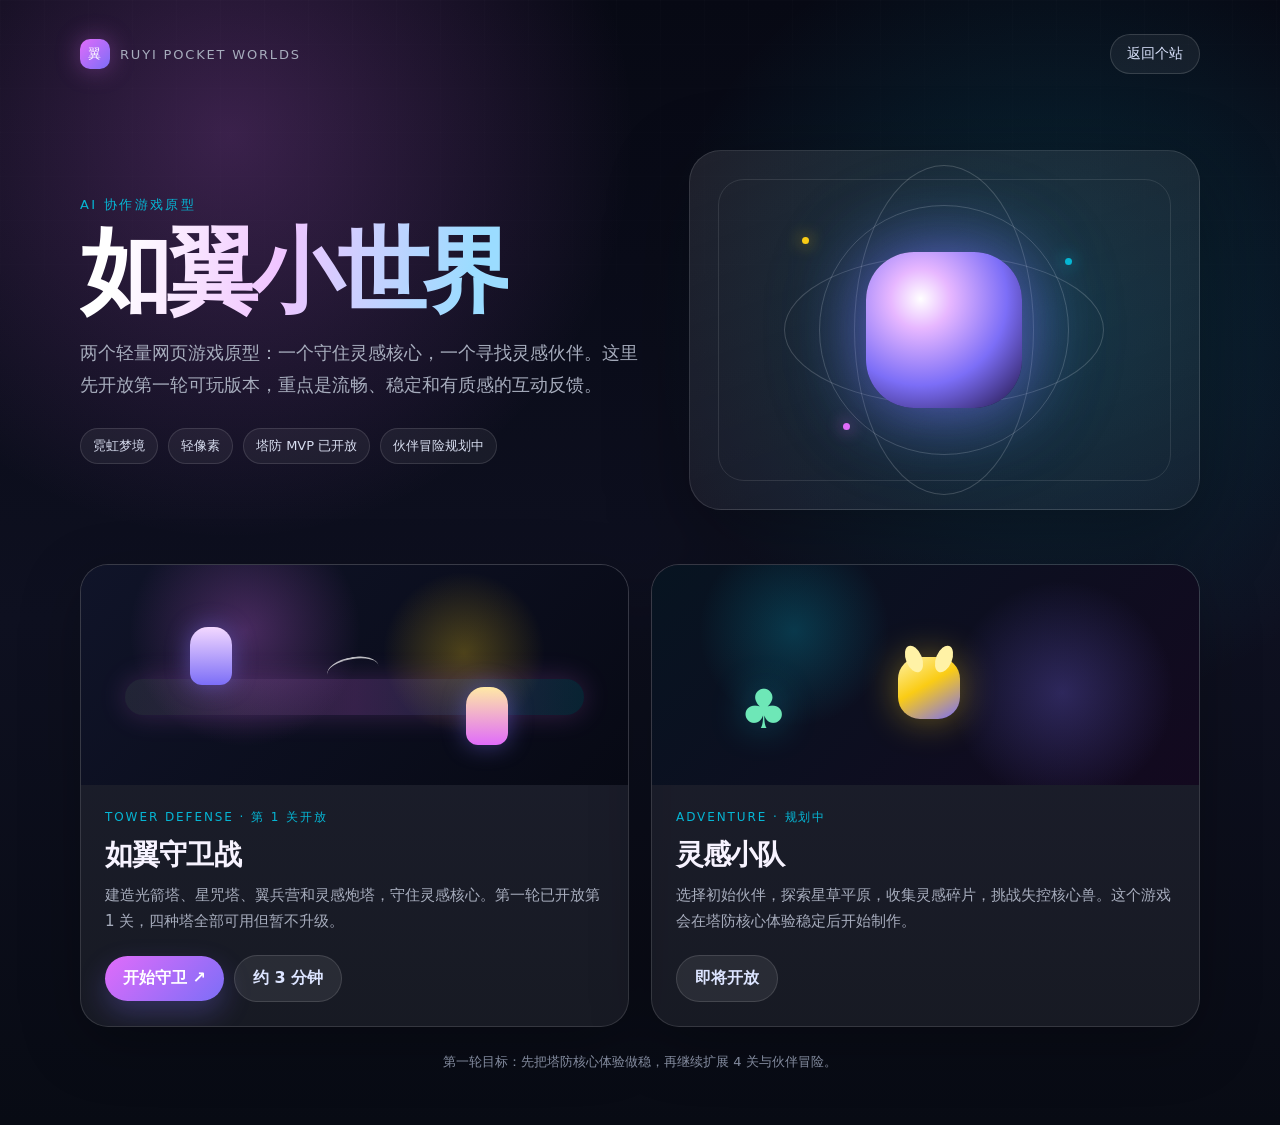
==== arcade.html @ e4031046 "Add Ruyi Pocket Worlds first playable defense level" ====
<!DOCTYPE html>
<html lang="zh-CN">
<head>
  <meta charset="UTF-8" />
  <meta name="viewport" content="width=device-width, initial-scale=1.0" />
  <meta name="theme-color" content="#080B14" />
  <title>如翼小世界 · Ruyi Pocket Worlds</title>
  <style>
    *{box-sizing:border-box;margin:0;padding:0}
    :root{
      --bg:#080b14;--panel:rgba(255,255,255,.075);--line:rgba(255,255,255,.14);
      --text:#f7f3ff;--muted:#a7adbd;--pink:#e06cfa;--violet:#7c6ef7;--cyan:#06b6d4;--gold:#facc15;
    }
    body{
      min-height:100vh;background:
        radial-gradient(circle at 18% 12%,rgba(224,108,250,.23),transparent 28%),
        radial-gradient(circle at 82% 28%,rgba(6,182,212,.18),transparent 30%),
        linear-gradient(180deg,#070914,#0e1020 55%,#080b14);
      color:var(--text);font-family:Inter,"PingFang SC","Microsoft YaHei",system-ui,sans-serif;
      overflow-x:hidden;
    }
    body:before{
      content:"";position:fixed;inset:0;pointer-events:none;opacity:.35;
      background-image:linear-gradient(rgba(255,255,255,.035) 1px,transparent 1px),linear-gradient(90deg,rgba(255,255,255,.035) 1px,transparent 1px);
      background-size:44px 44px;mask-image:linear-gradient(to bottom,#000,transparent 78%);
    }
    a{color:inherit;text-decoration:none}
    .wrap{width:min(1120px,calc(100% - 36px));margin:0 auto;padding:34px 0 54px;position:relative}
    .top{display:flex;align-items:center;justify-content:space-between;gap:18px;margin-bottom:76px}
    .brand{display:flex;align-items:center;gap:10px;color:var(--muted);font-size:13px;letter-spacing:.14em;text-transform:uppercase}
    .brand-mark{width:30px;height:30px;border-radius:10px;background:linear-gradient(135deg,var(--pink),var(--violet));display:grid;place-items:center;color:#fff;box-shadow:0 0 24px rgba(224,108,250,.35)}
    .back{border:1px solid var(--line);background:rgba(255,255,255,.06);padding:10px 16px;border-radius:999px;color:#dce4ff;font-size:14px;transition:.2s}
    .back:hover{border-color:rgba(224,108,250,.55);transform:translateY(-1px)}
    .hero{display:grid;grid-template-columns:1.05fr .95fr;gap:44px;align-items:center;margin-bottom:54px}
    .kicker{color:var(--cyan);font-size:13px;letter-spacing:.18em;text-transform:uppercase;margin-bottom:16px}
    h1{font-size:clamp(42px,8vw,92px);line-height:.92;letter-spacing:-.07em;margin-bottom:22px}
    .grad{background:linear-gradient(100deg,#fff 10%,#f0c5ff 46%,#9bdcff 90%);-webkit-background-clip:text;background-clip:text;color:transparent}
    .intro{max-width:620px;color:var(--muted);font-size:18px;line-height:1.8}
    .meta{display:flex;flex-wrap:wrap;gap:10px;margin-top:26px}
    .chip{border:1px solid rgba(255,255,255,.12);background:rgba(255,255,255,.055);border-radius:999px;padding:8px 12px;color:#d8def0;font-size:13px}
    .orb-card{
      min-height:360px;border:1px solid rgba(255,255,255,.12);background:linear-gradient(160deg,rgba(255,255,255,.09),rgba(255,255,255,.035));
      border-radius:32px;position:relative;overflow:hidden;box-shadow:0 24px 80px rgba(0,0,0,.34);
    }
    .orb-card:before{content:"";position:absolute;inset:28px;border-radius:26px;border:1px solid rgba(255,255,255,.1)}
    .core{position:absolute;left:50%;top:50%;width:156px;height:156px;transform:translate(-50%,-50%);border-radius:48px;background:radial-gradient(circle at 35% 30%,#fff,#e7b7ff 20%,#7c6ef7 58%,#201342 100%);box-shadow:0 0 70px rgba(124,110,247,.75),0 0 110px rgba(6,182,212,.22)}
    .ring{position:absolute;left:50%;top:50%;border:1px solid rgba(255,255,255,.18);border-radius:50%;transform:translate(-50%,-50%);animation:spin 16s linear infinite}
    .ring.r1{width:250px;height:250px}.ring.r2{width:320px;height:150px;animation-duration:22s}.ring.r3{width:180px;height:330px;animation-duration:19s;animation-direction:reverse}
    .spark{position:absolute;width:7px;height:7px;border-radius:50%;background:var(--gold);box-shadow:0 0 16px var(--gold)}
    .s1{left:22%;top:24%}.s2{right:25%;top:30%;background:var(--cyan);box-shadow:0 0 16px var(--cyan)}.s3{left:30%;bottom:22%;background:var(--pink);box-shadow:0 0 16px var(--pink)}
    @keyframes spin{to{transform:translate(-50%,-50%) rotate(360deg)}}
    .cards{display:grid;grid-template-columns:repeat(2,minmax(0,1fr));gap:22px}
    .game-card{
      border:1px solid rgba(255,255,255,.13);border-radius:28px;overflow:hidden;background:rgba(255,255,255,.06);
      box-shadow:0 18px 60px rgba(0,0,0,.26);transition:.22s;
    }
    .game-card:hover{transform:translateY(-4px);border-color:rgba(224,108,250,.44)}
    .cover{height:220px;position:relative;overflow:hidden;background:#090d17}
    .cover.defense{background:
      radial-gradient(circle at 70% 40%,rgba(250,204,21,.28),transparent 20%),
      radial-gradient(circle at 30% 30%,rgba(224,108,250,.28),transparent 28%),
      linear-gradient(135deg,#101429,#070914)}
    .cover.squad{background:
      radial-gradient(circle at 26% 30%,rgba(6,182,212,.24),transparent 22%),
      radial-gradient(circle at 75% 58%,rgba(124,110,247,.28),transparent 26%),
      linear-gradient(135deg,#071421,#13091f)}
    .path{position:absolute;left:8%;right:8%;top:52%;height:36px;border-radius:999px;background:linear-gradient(90deg,rgba(255,255,255,.08),rgba(224,108,250,.2),rgba(6,182,212,.14));box-shadow:0 0 28px rgba(224,108,250,.2)}
    .tower{position:absolute;width:42px;height:58px;border-radius:18px 18px 12px 12px;background:linear-gradient(180deg,#f3d8ff,#7c6ef7);box-shadow:0 0 24px rgba(124,110,247,.48)}
    .tower.t1{left:20%;top:28%}.tower.t2{right:22%;bottom:18%;background:linear-gradient(180deg,#ffe9a5,#e06cfa)}
    .wing{position:absolute;width:52px;height:26px;border-radius:50%;border-top:2px solid rgba(255,255,255,.72);top:42%;left:45%;transform:rotate(-10deg)}
    .creature{position:absolute;left:45%;top:42%;width:62px;height:62px;border-radius:22px;background:linear-gradient(150deg,#fff2a6,#facc15 45%,#7c6ef7);box-shadow:0 0 36px rgba(250,204,21,.42)}
    .creature:before,.creature:after{content:"";position:absolute;top:-12px;width:16px;height:28px;border-radius:50%;background:#fff2a6}
    .creature:before{left:8px;transform:rotate(-22deg)}.creature:after{right:8px;transform:rotate(22deg)}
    .grass{position:absolute;left:16%;bottom:20%;color:#6ee7b7;font-size:54px;filter:drop-shadow(0 0 18px rgba(6,182,212,.45))}
    .card-body{padding:24px}
    .label{color:var(--cyan);font-size:12px;letter-spacing:.16em;text-transform:uppercase;margin-bottom:10px}
    h2{font-size:28px;letter-spacing:-.03em;margin-bottom:8px}
    .desc{color:var(--muted);line-height:1.75;font-size:15px;margin-bottom:20px}
    .actions{display:flex;gap:10px;align-items:center;flex-wrap:wrap}
    .btn{display:inline-flex;align-items:center;justify-content:center;border:0;border-radius:999px;padding:12px 18px;background:linear-gradient(135deg,var(--pink),var(--violet));color:white;font-weight:800;box-shadow:0 12px 28px rgba(124,110,247,.28)}
    .btn.secondary{background:rgba(255,255,255,.08);border:1px solid rgba(255,255,255,.12);box-shadow:none;color:#dce4ff}
    .note{margin-top:26px;color:#838b9e;text-align:center;font-size:13px}
    @media(max-width:820px){
      .top{margin-bottom:46px}.hero{grid-template-columns:1fr}.orb-card{min-height:260px}.cards{grid-template-columns:1fr}.cover{height:190px}
    }
  </style>
</head>
<body>
  <main class="wrap">
    <nav class="top">
      <a class="brand" href="./index.html"><span class="brand-mark">翼</span><span>Ruyi Pocket Worlds</span></a>
      <a class="back" href="./index.html#projects">返回个站</a>
    </nav>
    <section class="hero">
      <div>
        <p class="kicker">AI 协作游戏原型</p>
        <h1><span class="grad">如翼小世界</span></h1>
        <p class="intro">两个轻量网页游戏原型：一个守住灵感核心，一个寻找灵感伙伴。这里先开放第一轮可玩版本，重点是流畅、稳定和有质感的互动反馈。</p>
        <div class="meta">
          <span class="chip">霓虹梦境</span>
          <span class="chip">轻像素</span>
          <span class="chip">塔防 MVP 已开放</span>
          <span class="chip">伙伴冒险规划中</span>
        </div>
      </div>
      <div class="orb-card" aria-hidden="true">
        <div class="ring r1"></div><div class="ring r2"></div><div class="ring r3"></div>
        <div class="core"></div>
        <span class="spark s1"></span><span class="spark s2"></span><span class="spark s3"></span>
      </div>
    </section>
    <section class="cards" aria-label="游戏列表">
      <article class="game-card">
        <div class="cover defense">
          <div class="path"></div>
          <div class="tower t1"></div>
          <div class="tower t2"></div>
          <div class="wing"></div>
        </div>
        <div class="card-body">
          <p class="label">Tower Defense · 第 1 关开放</p>
          <h2>如翼守卫战</h2>
          <p class="desc">建造光箭塔、星咒塔、翼兵营和灵感炮塔，守住灵感核心。第一轮已开放第 1 关，四种塔全部可用但暂不升级。</p>
          <div class="actions">
            <a class="btn" href="./game-defense.html">开始守卫 ↗</a>
            <span class="btn secondary">约 3 分钟</span>
          </div>
        </div>
      </article>
      <article class="game-card">
        <div class="cover squad">
          <div class="grass">♣</div>
          <div class="creature"></div>
        </div>
        <div class="card-body">
          <p class="label">Adventure · 规划中</p>
          <h2>灵感小队</h2>
          <p class="desc">选择初始伙伴，探索星草平原，收集灵感碎片，挑战失控核心兽。这个游戏会在塔防核心体验稳定后开始制作。</p>
          <div class="actions">
            <span class="btn secondary">即将开放</span>
          </div>
        </div>
      </article>
    </section>
    <p class="note">第一轮目标：先把塔防核心体验做稳，再继续扩展 4 关与伙伴冒险。</p>
  </main>
</body>
</html>
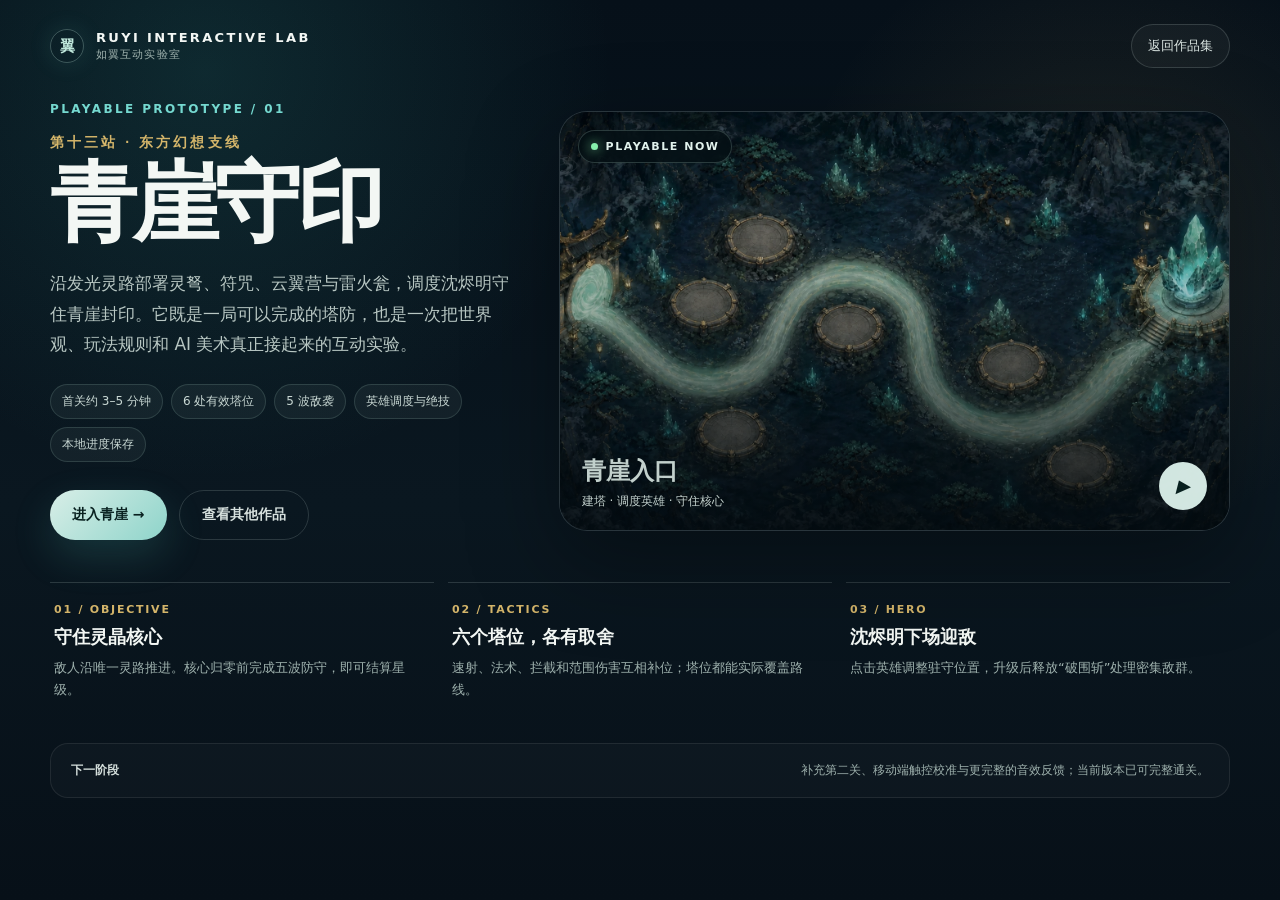
==== commit 31b348ec: "Publish Qingya Defense game" ====
--- a/arcade.html
+++ b/arcade.html
@@ -3,146 +3,162 @@
 <head>
   <meta charset="UTF-8" />
   <meta name="viewport" content="width=device-width, initial-scale=1.0" />
-  <meta name="theme-color" content="#080B14" />
-  <title>如翼小世界 · Ruyi Pocket Worlds</title>
+  <meta name="theme-color" content="#071018" />
+  <meta name="description" content="第十三站世界观下的东方幻想塔防原型：沿灵路布防，调度沈烬明守住青崖封印。" />
+  <title>第十三站：青崖守印 · Ruyi Interactive Lab</title>
   <style>
     *{box-sizing:border-box;margin:0;padding:0}
     :root{
-      --bg:#080b14;--panel:rgba(255,255,255,.075);--line:rgba(255,255,255,.14);
-      --text:#f7f3ff;--muted:#a7adbd;--pink:#e06cfa;--violet:#7c6ef7;--cyan:#06b6d4;--gold:#facc15;
+      --bg:#071018;--bg2:#0b1620;--panel:rgba(12,26,35,.78);
+      --line:rgba(214,236,229,.16);--text:#f3f7f4;--muted:#9eb1ad;
+      --jade:#bfe7db;--cyan:#75d9d0;--gold:#d4b56a;--ink:#071018;
     }
+    html{scroll-behavior:smooth}
     body{
-      min-height:100vh;background:
-        radial-gradient(circle at 18% 12%,rgba(224,108,250,.23),transparent 28%),
-        radial-gradient(circle at 82% 28%,rgba(6,182,212,.18),transparent 30%),
-        linear-gradient(180deg,#070914,#0e1020 55%,#080b14);
-      color:var(--text);font-family:Inter,"PingFang SC","Microsoft YaHei",system-ui,sans-serif;
+      min-height:100vh;color:var(--text);
+      font-family:Inter,"PingFang SC","Microsoft YaHei",system-ui,sans-serif;
+      background:
+        radial-gradient(circle at 16% 8%,rgba(50,153,147,.18),transparent 30%),
+        radial-gradient(circle at 86% 26%,rgba(212,181,106,.11),transparent 24%),
+        linear-gradient(180deg,#061019 0%,#0a1720 56%,#071018 100%);
       overflow-x:hidden;
     }
     body:before{
-      content:"";position:fixed;inset:0;pointer-events:none;opacity:.35;
-      background-image:linear-gradient(rgba(255,255,255,.035) 1px,transparent 1px),linear-gradient(90deg,rgba(255,255,255,.035) 1px,transparent 1px);
-      background-size:44px 44px;mask-image:linear-gradient(to bottom,#000,transparent 78%);
+      content:"";position:fixed;inset:0;pointer-events:none;opacity:.22;
+      background-image:linear-gradient(rgba(255,255,255,.025) 1px,transparent 1px),linear-gradient(90deg,rgba(255,255,255,.025) 1px,transparent 1px);
+      background-size:64px 64px;mask-image:linear-gradient(to bottom,#000,transparent 82%);
     }
     a{color:inherit;text-decoration:none}
-    .wrap{width:min(1120px,calc(100% - 36px));margin:0 auto;padding:34px 0 54px;position:relative}
-    .top{display:flex;align-items:center;justify-content:space-between;gap:18px;margin-bottom:76px}
-    .brand{display:flex;align-items:center;gap:10px;color:var(--muted);font-size:13px;letter-spacing:.14em;text-transform:uppercase}
-    .brand-mark{width:30px;height:30px;border-radius:10px;background:linear-gradient(135deg,var(--pink),var(--violet));display:grid;place-items:center;color:#fff;box-shadow:0 0 24px rgba(224,108,250,.35)}
-    .back{border:1px solid var(--line);background:rgba(255,255,255,.06);padding:10px 16px;border-radius:999px;color:#dce4ff;font-size:14px;transition:.2s}
-    .back:hover{border-color:rgba(224,108,250,.55);transform:translateY(-1px)}
-    .hero{display:grid;grid-template-columns:1.05fr .95fr;gap:44px;align-items:center;margin-bottom:54px}
-    .kicker{color:var(--cyan);font-size:13px;letter-spacing:.18em;text-transform:uppercase;margin-bottom:16px}
-    h1{font-size:clamp(42px,8vw,92px);line-height:.92;letter-spacing:-.07em;margin-bottom:22px}
-    .grad{background:linear-gradient(100deg,#fff 10%,#f0c5ff 46%,#9bdcff 90%);-webkit-background-clip:text;background-clip:text;color:transparent}
-    .intro{max-width:620px;color:var(--muted);font-size:18px;line-height:1.8}
-    .meta{display:flex;flex-wrap:wrap;gap:10px;margin-top:26px}
-    .chip{border:1px solid rgba(255,255,255,.12);background:rgba(255,255,255,.055);border-radius:999px;padding:8px 12px;color:#d8def0;font-size:13px}
-    .orb-card{
-      min-height:360px;border:1px solid rgba(255,255,255,.12);background:linear-gradient(160deg,rgba(255,255,255,.09),rgba(255,255,255,.035));
-      border-radius:32px;position:relative;overflow:hidden;box-shadow:0 24px 80px rgba(0,0,0,.34);
+    a:focus-visible{outline:2px solid var(--jade);outline-offset:4px}
+    .shell{width:min(1180px,calc(100% - 36px));margin:0 auto;padding:24px 0 56px;position:relative}
+    .top{display:flex;align-items:center;justify-content:space-between;gap:20px;margin-bottom:34px}
+    .brand{display:flex;align-items:center;gap:12px;min-width:0}
+    .mark{
+      width:34px;height:34px;border:1px solid rgba(191,231,219,.28);border-radius:50%;
+      display:grid;place-items:center;color:var(--jade);font:700 15px Georgia,serif;
+      box-shadow:0 0 24px rgba(117,217,208,.12)
     }
-    .orb-card:before{content:"";position:absolute;inset:28px;border-radius:26px;border:1px solid rgba(255,255,255,.1)}
-    .core{position:absolute;left:50%;top:50%;width:156px;height:156px;transform:translate(-50%,-50%);border-radius:48px;background:radial-gradient(circle at 35% 30%,#fff,#e7b7ff 20%,#7c6ef7 58%,#201342 100%);box-shadow:0 0 70px rgba(124,110,247,.75),0 0 110px rgba(6,182,212,.22)}
-    .ring{position:absolute;left:50%;top:50%;border:1px solid rgba(255,255,255,.18);border-radius:50%;transform:translate(-50%,-50%);animation:spin 16s linear infinite}
-    .ring.r1{width:250px;height:250px}.ring.r2{width:320px;height:150px;animation-duration:22s}.ring.r3{width:180px;height:330px;animation-duration:19s;animation-direction:reverse}
-    .spark{position:absolute;width:7px;height:7px;border-radius:50%;background:var(--gold);box-shadow:0 0 16px var(--gold)}
-    .s1{left:22%;top:24%}.s2{right:25%;top:30%;background:var(--cyan);box-shadow:0 0 16px var(--cyan)}.s3{left:30%;bottom:22%;background:var(--pink);box-shadow:0 0 16px var(--pink)}
-    @keyframes spin{to{transform:translate(-50%,-50%) rotate(360deg)}}
-    .cards{display:grid;grid-template-columns:repeat(2,minmax(0,1fr));gap:22px}
-    .game-card{
-      border:1px solid rgba(255,255,255,.13);border-radius:28px;overflow:hidden;background:rgba(255,255,255,.06);
-      box-shadow:0 18px 60px rgba(0,0,0,.26);transition:.22s;
+    .brand-copy{display:flex;flex-direction:column;gap:2px}
+    .brand-copy strong{font-size:13px;letter-spacing:.18em;text-transform:uppercase}
+    .brand-copy span{color:var(--muted);font-size:11px;letter-spacing:.1em}
+    .back{
+      min-height:44px;display:inline-flex;align-items:center;border:1px solid var(--line);
+      padding:0 16px;border-radius:999px;color:#dce7e3;font-size:13px;background:rgba(255,255,255,.035);
+      transition:.18s ease;
     }
-    .game-card:hover{transform:translateY(-4px);border-color:rgba(224,108,250,.44)}
-    .cover{height:220px;position:relative;overflow:hidden;background:#090d17}
-    .cover.defense{background:
-      radial-gradient(circle at 70% 40%,rgba(250,204,21,.28),transparent 20%),
-      radial-gradient(circle at 30% 30%,rgba(224,108,250,.28),transparent 28%),
-      linear-gradient(135deg,#101429,#070914)}
-    .cover.squad{background:
-      radial-gradient(circle at 26% 30%,rgba(6,182,212,.24),transparent 22%),
-      radial-gradient(circle at 75% 58%,rgba(124,110,247,.28),transparent 26%),
-      linear-gradient(135deg,#071421,#13091f)}
-    .path{position:absolute;left:8%;right:8%;top:52%;height:36px;border-radius:999px;background:linear-gradient(90deg,rgba(255,255,255,.08),rgba(224,108,250,.2),rgba(6,182,212,.14));box-shadow:0 0 28px rgba(224,108,250,.2)}
-    .tower{position:absolute;width:42px;height:58px;border-radius:18px 18px 12px 12px;background:linear-gradient(180deg,#f3d8ff,#7c6ef7);box-shadow:0 0 24px rgba(124,110,247,.48)}
-    .tower.t1{left:20%;top:28%}.tower.t2{right:22%;bottom:18%;background:linear-gradient(180deg,#ffe9a5,#e06cfa)}
-    .wing{position:absolute;width:52px;height:26px;border-radius:50%;border-top:2px solid rgba(255,255,255,.72);top:42%;left:45%;transform:rotate(-10deg)}
-    .creature{position:absolute;left:45%;top:42%;width:62px;height:62px;border-radius:22px;background:linear-gradient(150deg,#fff2a6,#facc15 45%,#7c6ef7);box-shadow:0 0 36px rgba(250,204,21,.42)}
-    .creature:before,.creature:after{content:"";position:absolute;top:-12px;width:16px;height:28px;border-radius:50%;background:#fff2a6}
-    .creature:before{left:8px;transform:rotate(-22deg)}.creature:after{right:8px;transform:rotate(22deg)}
-    .grass{position:absolute;left:16%;bottom:20%;color:#6ee7b7;font-size:54px;filter:drop-shadow(0 0 18px rgba(6,182,212,.45))}
-    .card-body{padding:24px}
-    .label{color:var(--cyan);font-size:12px;letter-spacing:.16em;text-transform:uppercase;margin-bottom:10px}
-    h2{font-size:28px;letter-spacing:-.03em;margin-bottom:8px}
-    .desc{color:var(--muted);line-height:1.75;font-size:15px;margin-bottom:20px}
-    .actions{display:flex;gap:10px;align-items:center;flex-wrap:wrap}
-    .btn{display:inline-flex;align-items:center;justify-content:center;border:0;border-radius:999px;padding:12px 18px;background:linear-gradient(135deg,var(--pink),var(--violet));color:white;font-weight:800;box-shadow:0 12px 28px rgba(124,110,247,.28)}
-    .btn.secondary{background:rgba(255,255,255,.08);border:1px solid rgba(255,255,255,.12);box-shadow:none;color:#dce4ff}
-    .note{margin-top:26px;color:#838b9e;text-align:center;font-size:13px}
-    @media(max-width:820px){
-      .top{margin-bottom:46px}.hero{grid-template-columns:1fr}.orb-card{min-height:260px}.cards{grid-template-columns:1fr}.cover{height:190px}
+    .back:hover{border-color:rgba(191,231,219,.42);transform:translateY(-1px)}
+    .hero{display:grid;grid-template-columns:minmax(0,.82fr) minmax(520px,1.18fr);gap:42px;align-items:center}
+    .eyebrow{color:var(--cyan);font-size:12px;font-weight:700;letter-spacing:.2em;text-transform:uppercase;margin-bottom:18px}
+    h1{font-family:Georgia,"Songti SC","STSong",serif;font-size:clamp(50px,6.8vw,88px);line-height:.98;letter-spacing:-.055em;margin-bottom:22px}
+    h1 small{display:block;margin-bottom:10px;color:var(--gold);font:600 14px/1.2 Inter,sans-serif;letter-spacing:.22em;text-transform:uppercase}
+    .lead{max-width:590px;color:#b8c7c3;font-size:17px;line-height:1.8}
+    .meta{display:flex;flex-wrap:wrap;gap:8px;margin:24px 0 28px}
+    .chip{border:1px solid rgba(191,231,219,.15);background:rgba(191,231,219,.055);border-radius:999px;padding:8px 11px;color:#c9d8d4;font-size:12px}
+    .actions{display:flex;align-items:center;gap:12px;flex-wrap:wrap}
+    .primary,.secondary{
+      min-height:50px;display:inline-flex;align-items:center;justify-content:center;border-radius:999px;
+      padding:0 22px;font-weight:800;font-size:14px;transition:.18s ease;
     }
+    .primary{background:linear-gradient(135deg,#d8eee7,#8ed4ca);color:#08201f;box-shadow:0 16px 40px rgba(85,199,186,.18)}
+    .primary:hover{transform:translateY(-2px);box-shadow:0 20px 46px rgba(85,199,186,.25)}
+    .secondary{border:1px solid var(--line);color:#d6e0dd}
+    .preview{
+      position:relative;aspect-ratio:16/10;border-radius:28px;overflow:hidden;border:1px solid rgba(214,236,229,.17);
+      background:#061019;box-shadow:0 30px 90px rgba(0,0,0,.36);
+    }
+    .preview img{width:100%;height:100%;display:block;object-fit:cover;filter:saturate(.88) contrast(1.02) brightness(.86);transition:transform .8s ease}
+    .preview:hover img{transform:scale(1.02)}
+    .preview:after{content:"";position:absolute;inset:0;background:linear-gradient(180deg,rgba(3,10,14,.05) 40%,rgba(3,10,14,.76) 100%);pointer-events:none}
+    .status{
+      position:absolute;z-index:2;left:18px;top:18px;display:inline-flex;align-items:center;gap:8px;
+      padding:9px 12px;border:1px solid rgba(191,231,219,.2);border-radius:999px;background:rgba(4,14,18,.72);
+      color:#e1f2ec;font-size:11px;font-weight:800;letter-spacing:.14em;text-transform:uppercase;backdrop-filter:blur(12px)
+    }
+    .dot{width:7px;height:7px;border-radius:50%;background:#86efac;box-shadow:0 0 12px #86efac}
+    .preview-info{position:absolute;z-index:2;left:22px;right:22px;bottom:20px;display:flex;align-items:flex-end;justify-content:space-between;gap:20px}
+    .preview-info strong{display:block;font-family:Georgia,"Songti SC",serif;font-size:24px;margin-bottom:6px}
+    .preview-info span{color:#c2d0cc;font-size:12px}
+    .play-icon{width:48px;height:48px;border-radius:50%;background:rgba(223,244,237,.94);color:#08201f;display:grid;place-items:center;font-size:18px;flex:0 0 auto}
+    .details{display:grid;grid-template-columns:repeat(3,1fr);gap:14px;margin-top:42px}
+    .detail{border-top:1px solid var(--line);padding:20px 4px 0}
+    .detail b{display:block;color:var(--gold);font-size:11px;letter-spacing:.16em;text-transform:uppercase;margin-bottom:10px}
+    .detail h2{font:600 18px/1.3 Georgia,"Songti SC",serif;margin-bottom:8px}
+    .detail p{color:var(--muted);font-size:13px;line-height:1.7}
+    .roadmap{
+      margin-top:42px;padding:18px 20px;border:1px solid rgba(255,255,255,.08);border-radius:18px;
+      display:flex;align-items:center;justify-content:space-between;gap:16px;color:var(--muted);font-size:12px;background:rgba(255,255,255,.025)
+    }
+    .roadmap strong{color:#d6e0dd;font-weight:600}
+    @media(max-width:920px){
+      .hero{grid-template-columns:1fr;gap:30px}.preview{order:-1}.hero-copy{max-width:720px}
+    }
+    @media(max-width:640px){
+      .shell{width:min(100% - 24px,1180px);padding-top:14px}
+      .top{margin-bottom:22px}.brand-copy span{display:none}.back{padding:0 13px}
+      .preview{border-radius:20px;aspect-ratio:4/3}.preview-info strong{font-size:19px}
+      h1{font-size:46px}.lead{font-size:15px}.details{grid-template-columns:1fr}.roadmap{align-items:flex-start;flex-direction:column}
+      .primary,.secondary{width:100%}
+    }
+    @media(prefers-reduced-motion:reduce){*{scroll-behavior:auto!important;transition:none!important}}
   </style>
 </head>
 <body>
-  <main class="wrap">
-    <nav class="top">
-      <a class="brand" href="./index.html"><span class="brand-mark">翼</span><span>Ruyi Pocket Worlds</span></a>
-      <a class="back" href="./index.html#projects">返回个站</a>
+  <main class="shell">
+    <nav class="top" aria-label="页面导航">
+      <a class="brand" href="./index.html#window">
+        <span class="mark">翼</span>
+        <span class="brand-copy"><strong>Ruyi Interactive Lab</strong><span>如翼互动实验室</span></span>
+      </a>
+      <a class="back" href="./index.html#window">返回作品集</a>
     </nav>
+
     <section class="hero">
-      <div>
-        <p class="kicker">AI 协作游戏原型</p>
-        <h1><span class="grad">如翼小世界</span></h1>
-        <p class="intro">两个轻量网页游戏原型：一个守住灵感核心，一个寻找灵感伙伴。这里先开放第一轮可玩版本，重点是流畅、稳定和有质感的互动反馈。</p>
-        <div class="meta">
-          <span class="chip">霓虹梦境</span>
-          <span class="chip">轻像素</span>
-          <span class="chip">塔防 MVP 已开放</span>
-          <span class="chip">伙伴冒险规划中</span>
+      <div class="hero-copy">
+        <p class="eyebrow">Playable prototype / 01</p>
+        <h1><small>第十三站 · 东方幻想支线</small>青崖守印</h1>
+        <p class="lead">沿发光灵路部署灵弩、符咒、云翼营与雷火瓮，调度沈烬明守住青崖封印。它既是一局可以完成的塔防，也是一次把世界观、玩法规则和 AI 美术真正接起来的互动实验。</p>
+        <div class="meta" aria-label="游戏特性">
+          <span class="chip">首关约 3–5 分钟</span>
+          <span class="chip">6 处有效塔位</span>
+          <span class="chip">5 波敌袭</span>
+          <span class="chip">英雄调度与绝技</span>
+          <span class="chip">本地进度保存</span>
+        </div>
+        <div class="actions">
+          <a class="primary" href="./game-defense.html?level=1">进入青崖 →</a>
+          <a class="secondary" href="./index.html#window">查看其他作品</a>
         </div>
       </div>
-      <div class="orb-card" aria-hidden="true">
-        <div class="ring r1"></div><div class="ring r2"></div><div class="ring r3"></div>
-        <div class="core"></div>
-        <span class="spark s1"></span><span class="spark s2"></span><span class="spark s3"></span>
-      </div>
+
+      <a class="preview" href="./game-defense.html?level=1" aria-label="开始游玩第十三站：青崖守印">
+        <img src="./game-assets/defense/maps/map-level-1-a.webp" alt="青崖守印关卡地图，发光灵路连接入口与封印核心" />
+        <span class="status"><i class="dot"></i>Playable now</span>
+        <span class="preview-info">
+          <span><strong>青崖入口</strong><span>建塔 · 调度英雄 · 守住核心</span></span>
+          <i class="play-icon" aria-hidden="true">▶</i>
+        </span>
+      </a>
     </section>
-    <section class="cards" aria-label="游戏列表">
-      <article class="game-card">
-        <div class="cover defense">
-          <div class="path"></div>
-          <div class="tower t1"></div>
-          <div class="tower t2"></div>
-          <div class="wing"></div>
-        </div>
-        <div class="card-body">
-          <p class="label">Tower Defense · 第 1 关开放</p>
-          <h2>如翼守卫战</h2>
-          <p class="desc">建造光箭塔、星咒塔、翼兵营和灵感炮塔，守住灵感核心。第一轮已开放第 1 关，四种塔全部可用但暂不升级。</p>
-          <div class="actions">
-            <a class="btn" href="./game-defense.html">开始守卫 ↗</a>
-            <span class="btn secondary">约 3 分钟</span>
-          </div>
-        </div>
+
+    <section class="details" aria-label="游戏说明">
+      <article class="detail">
+        <b>01 / Objective</b>
+        <h2>守住灵晶核心</h2>
+        <p>敌人沿唯一灵路推进。核心归零前完成五波防守，即可结算星级。</p>
       </article>
-      <article class="game-card">
-        <div class="cover squad">
-          <div class="grass">♣</div>
-          <div class="creature"></div>
-        </div>
-        <div class="card-body">
-          <p class="label">Adventure · 规划中</p>
-          <h2>灵感小队</h2>
-          <p class="desc">选择初始伙伴，探索星草平原，收集灵感碎片，挑战失控核心兽。这个游戏会在塔防核心体验稳定后开始制作。</p>
-          <div class="actions">
-            <span class="btn secondary">即将开放</span>
-          </div>
-        </div>
+      <article class="detail">
+        <b>02 / Tactics</b>
+        <h2>六个塔位，各有取舍</h2>
+        <p>速射、法术、拦截和范围伤害互相补位；塔位都能实际覆盖路线。</p>
+      </article>
+      <article class="detail">
+        <b>03 / Hero</b>
+        <h2>沈烬明下场迎敌</h2>
+        <p>点击英雄调整驻守位置，升级后释放“破围斩”处理密集敌群。</p>
       </article>
     </section>
-    <p class="note">第一轮目标：先把塔防核心体验做稳，再继续扩展 4 关与伙伴冒险。</p>
+
+    <p class="roadmap"><strong>下一阶段</strong><span>补充第二关、移动端触控校准与更完整的音效反馈；当前版本已可完整通关。</span></p>
   </main>
 </body>
 </html>
